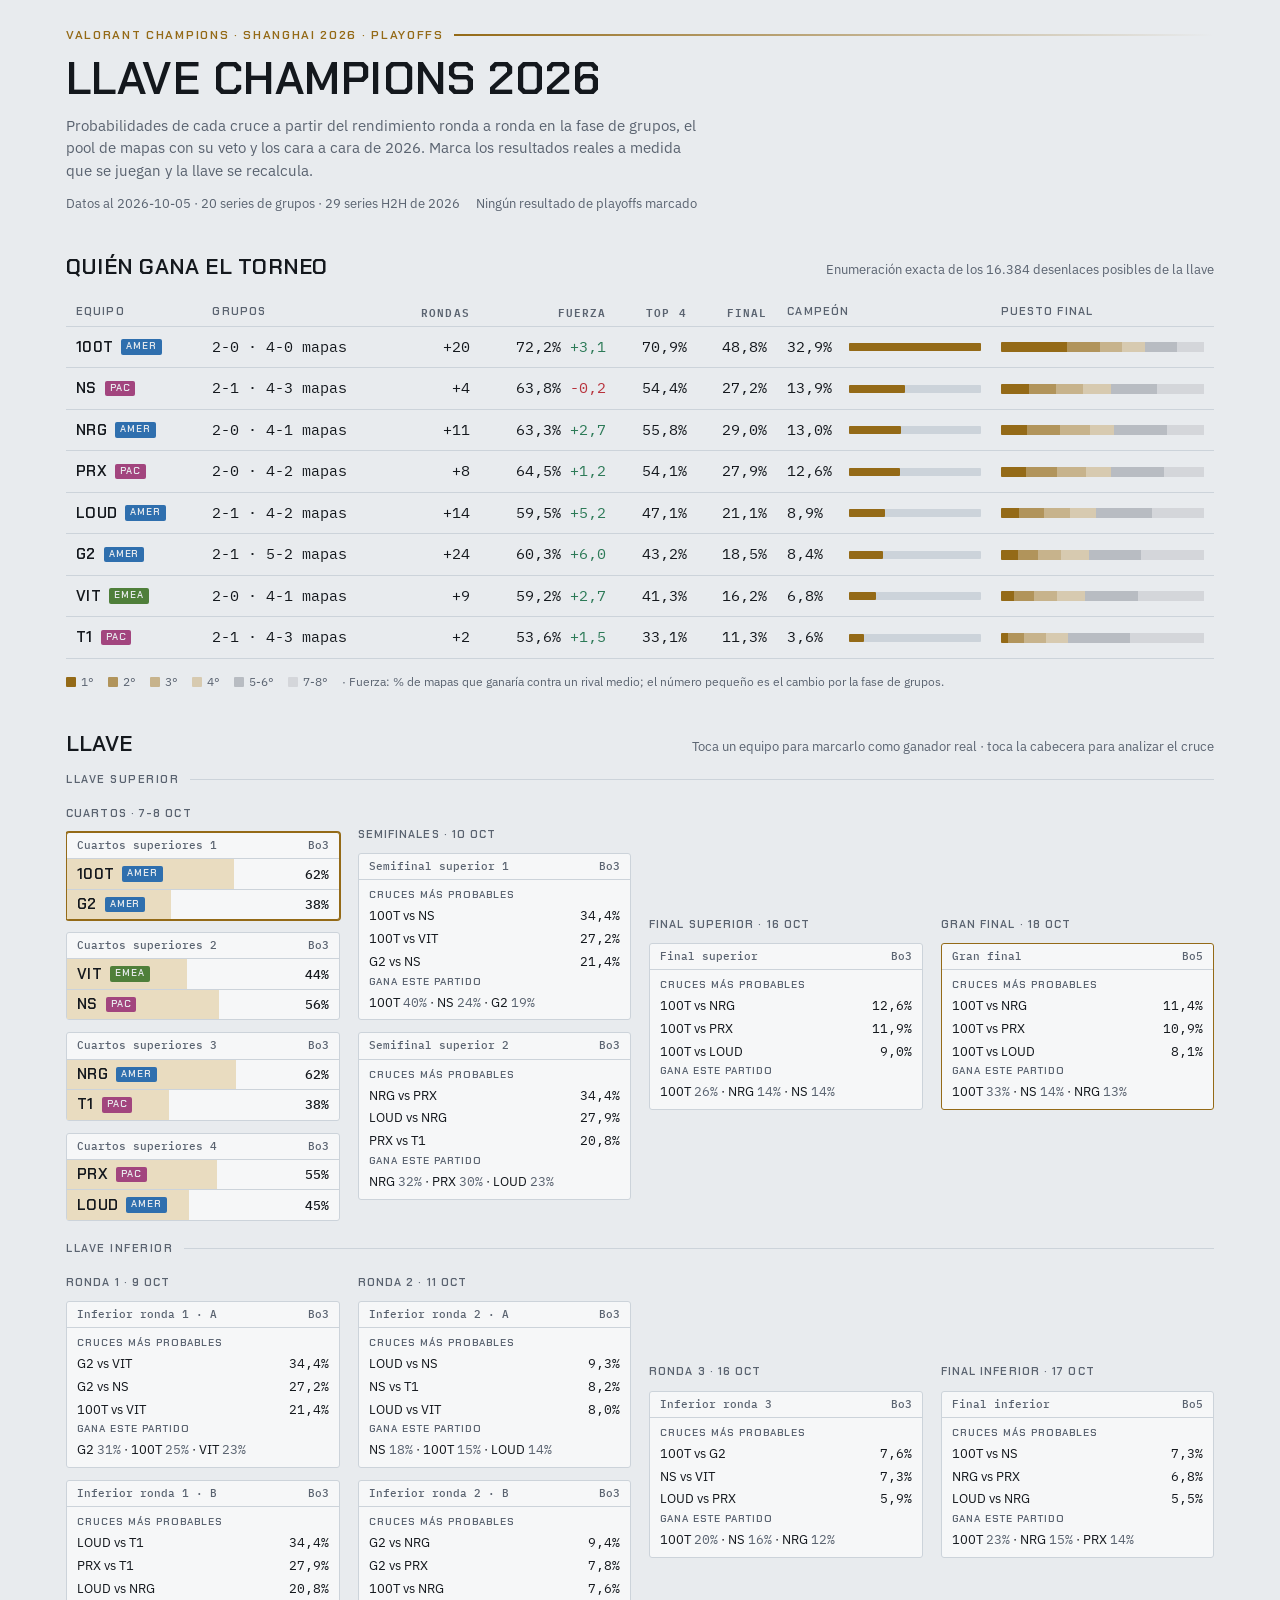
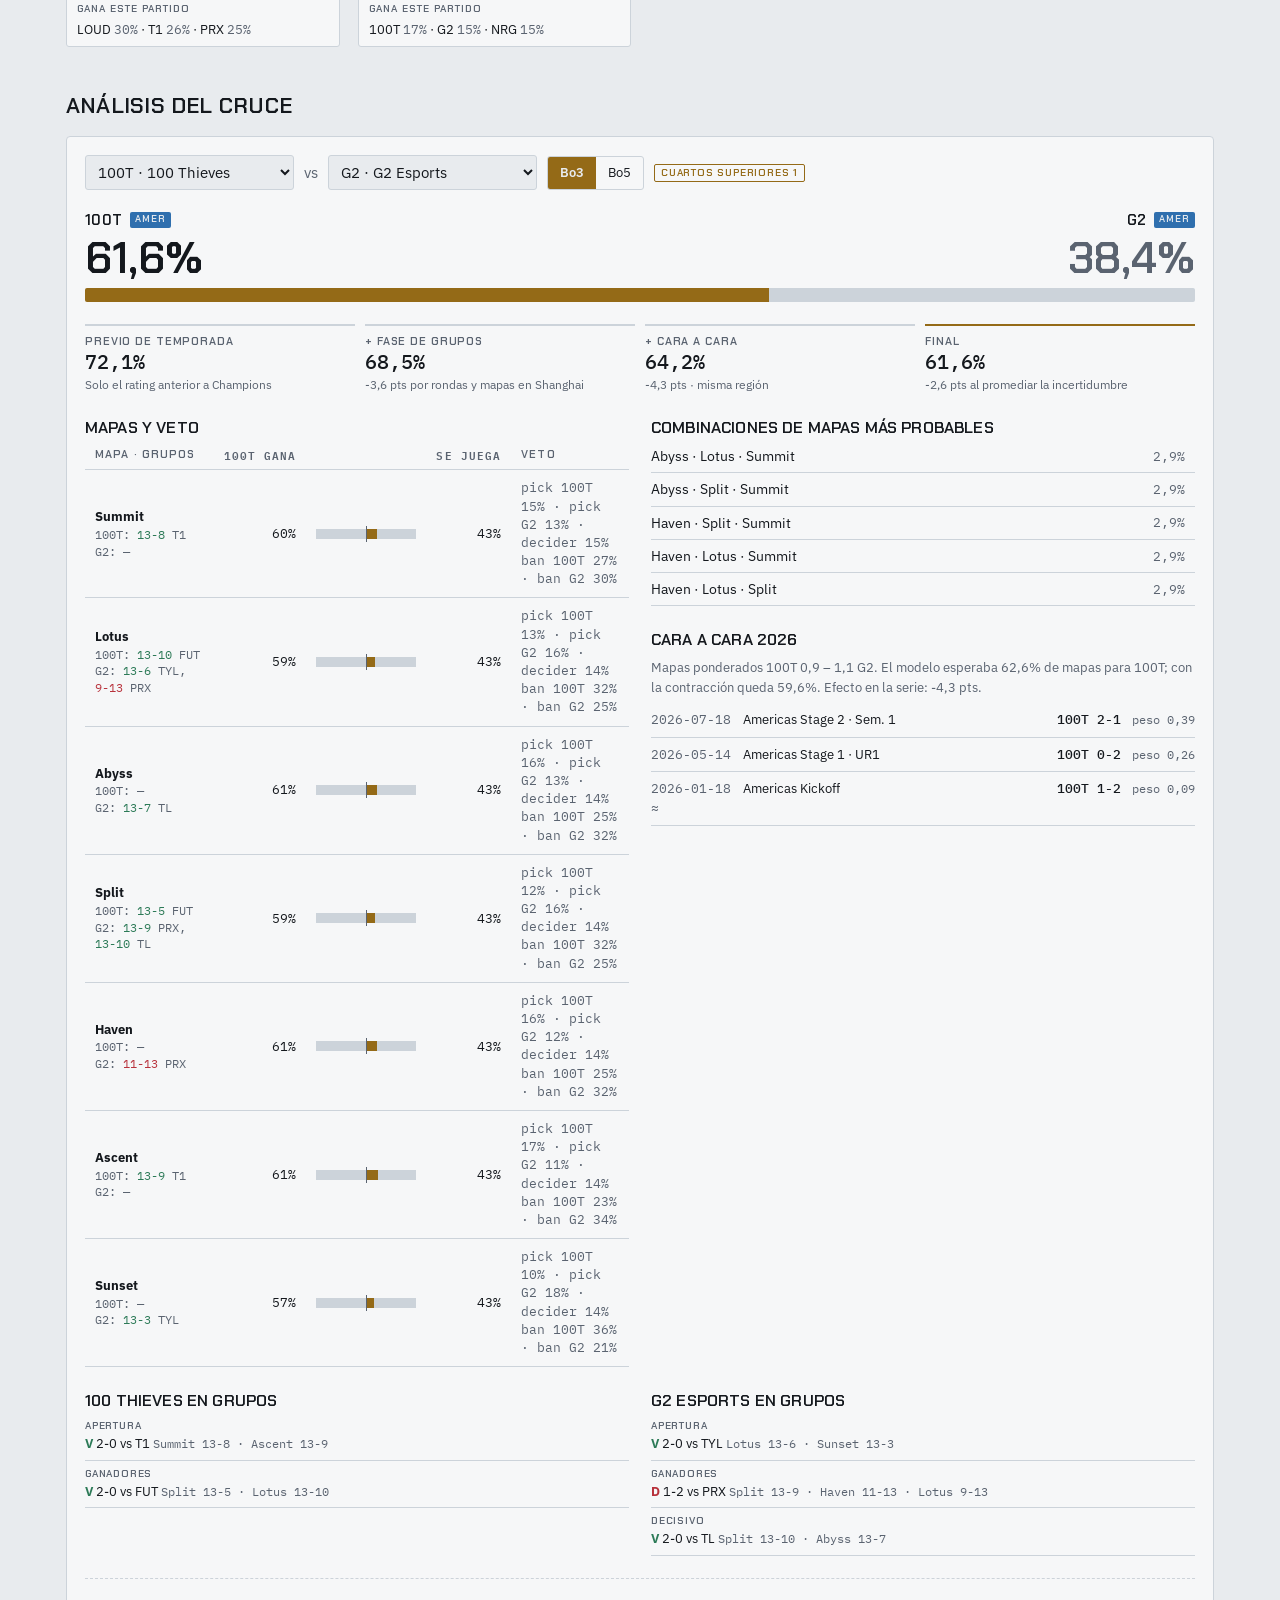
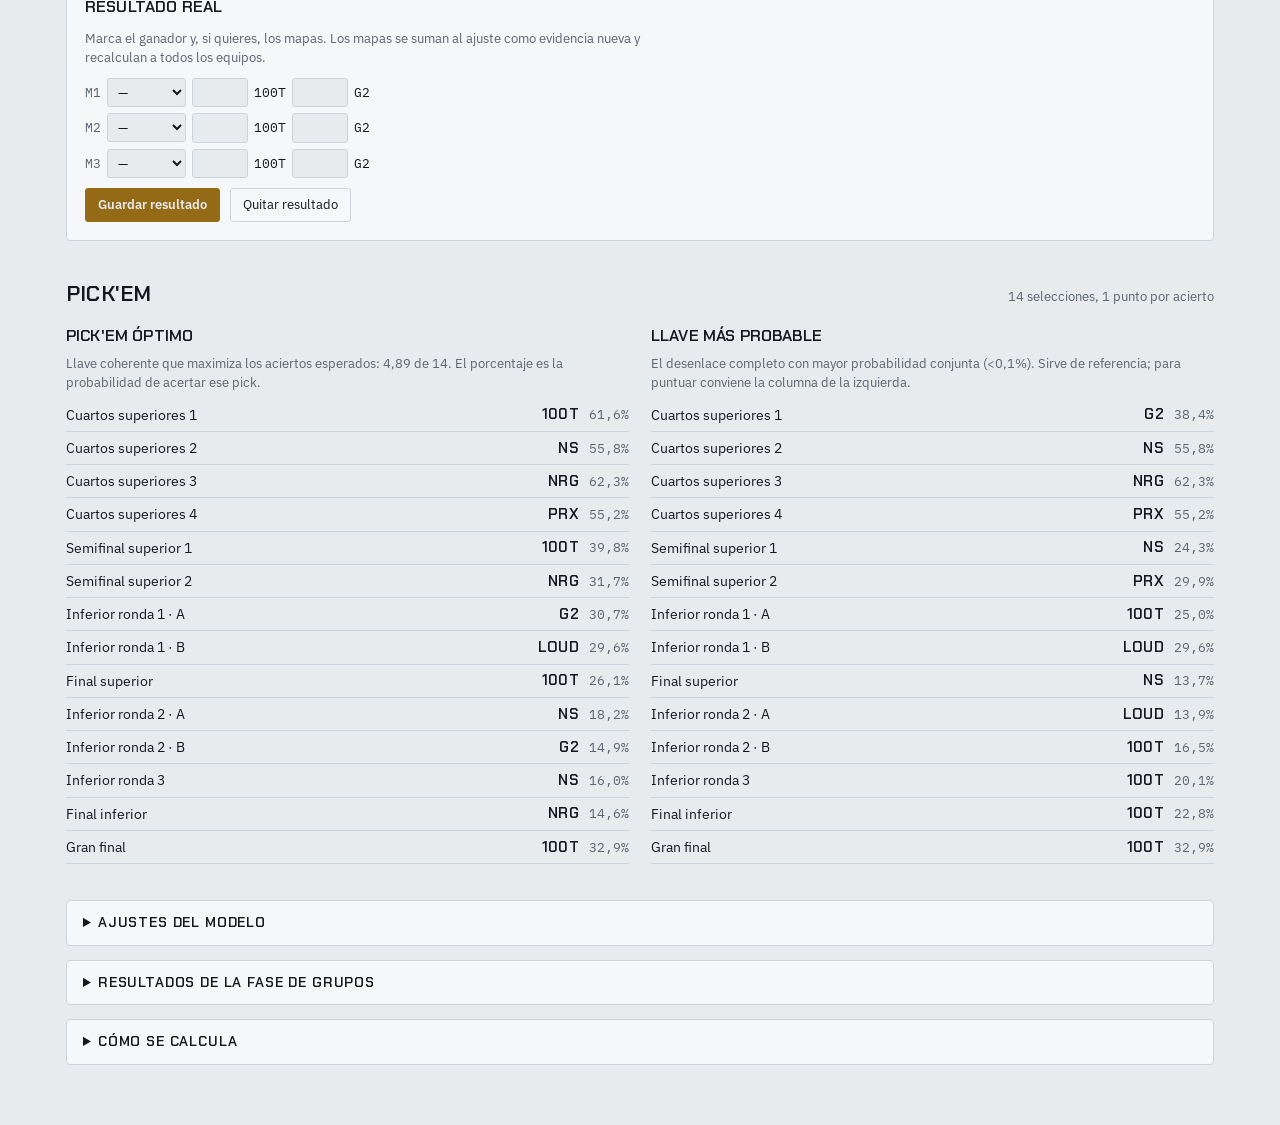
==== champions2026/index.html @ 8f2af706 "Add Champions 2026 playoff bracket probability calculator Interactive double-elimination bracket for" ====
<!doctype html>
<html lang="es">
<head>
<meta charset="utf-8">
<meta name="viewport" content="width=device-width, initial-scale=1, viewport-fit=cover">
<title>Llave Champions 2026</title>
<link rel="preconnect" href="https://fonts.googleapis.com">
<link rel="preconnect" href="https://fonts.gstatic.com" crossorigin>
<link rel="stylesheet" href="https://fonts.googleapis.com/css2?family=Chakra+Petch:wght@500;600;700&family=IBM+Plex+Sans:wght@400;500;600&family=IBM+Plex+Mono:wght@400;500&display=swap">
<style>
/* Layout: una columna de análisis; la llave es un diagrama ancho con scroll propio, el resto se apila. */
:root {
  --bg: #e8ebee;
  --panel: #f6f7f8;
  --ink: #14181d;
  --muted: #5a6370;
  --line: #ccd3da;
  --gold: #946a17;
  --gold-soft: #e9dcc0;
  --red: #b8323c;
  --good: #2c7a57;
  --amer: #2f6fae;
  --pac: #a2457e;
  --emea: #4f7f3a;
  --cn: #b45a1f;
  --f-display: "Chakra Petch", "Bahnschrift", "Arial Narrow", sans-serif;
  --f-body: "IBM Plex Sans", "Segoe UI", system-ui, sans-serif;
  --f-data: "IBM Plex Mono", ui-monospace, "SFMono-Regular", Consolas, monospace;
}
@media (prefers-color-scheme: dark) {
  :root:not([data-theme="light"]) {
    --bg: #0f1216; --panel: #171b21; --ink: #e8e6e0; --muted: #9aa3ad; --line: #2b323b;
    --gold: #d8ae5a; --gold-soft: #3a3020; --red: #e2646c; --good: #5cc092;
    --amer: #6aa3dc; --pac: #d47fb3; --emea: #8dbb73; --cn: #e0925a;
    color-scheme: dark;
  }
}
:root[data-theme="dark"] {
  --bg: #0f1216; --panel: #171b21; --ink: #e8e6e0; --muted: #9aa3ad; --line: #2b323b;
  --gold: #d8ae5a; --gold-soft: #3a3020; --red: #e2646c; --good: #5cc092;
  --amer: #6aa3dc; --pac: #d47fb3; --emea: #8dbb73; --cn: #e0925a;
  color-scheme: dark;
}
* { box-sizing: border-box; }
body { margin: 0; background: var(--bg); color: var(--ink); font: 15px/1.5 var(--f-body); }
.wrap { max-width: 1180px; margin: 0 auto; padding-inline: 16px; padding-block: 28px 60px; display: grid; gap: 36px; }
h1, h2, h3 { font-family: var(--f-display); font-weight: 600; text-wrap: balance; margin: 0; letter-spacing: 0.01em; }
h1 { font-size: clamp(30px, 5vw, 46px); line-height: 1.05; text-transform: uppercase; }
h2 { font-size: 22px; text-transform: uppercase; }
h3 { font-size: 16px; text-transform: uppercase; }
.eyebrow { font: 600 12px/1.2 var(--f-display); text-transform: uppercase; letter-spacing: 0.14em; color: var(--gold); }
.muted { color: var(--muted); }
.mono, .num { font-family: var(--f-data); font-variant-numeric: tabular-nums; }
p { margin: 0; max-width: 70ch; }
button, select, input { font: inherit; color: inherit; }
button { cursor: pointer; }
:focus-visible { outline: 2px solid var(--gold); outline-offset: 2px; }

header.top { display: grid; gap: 12px; }
header.top .rule { display: flex; align-items: center; gap: 10px; }
header.top .rule::after { content: ""; flex: 1; height: 2px; background: linear-gradient(90deg, var(--gold), transparent); }
.lede { color: var(--muted); }
.status { display: flex; flex-wrap: wrap; gap: 8px 16px; font-size: 13px; color: var(--muted); align-items: center; }
.btn { border: 1px solid var(--line); background: var(--panel); border-radius: 3px; padding: 6px 12px; font-size: 13px; }
.btn:hover { border-color: var(--gold); }
.btn.primary { background: var(--gold); color: var(--bg); border-color: var(--gold); font-weight: 600; }

section { display: grid; gap: 14px; min-width: 0; }
.sec-head { display: flex; flex-wrap: wrap; align-items: baseline; justify-content: space-between; gap: 6px 16px; }

/* ---- Tabla de título ---- */
.scroll { overflow-x: auto; }
table { border-collapse: collapse; width: 100%; }
th { font: 600 11px/1.2 var(--f-display); text-transform: uppercase; letter-spacing: 0.1em; color: var(--muted); text-align: left; padding: 8px 10px; border-bottom: 1px solid var(--line); white-space: nowrap; }
td { padding: 9px 10px; border-bottom: 1px solid var(--line); vertical-align: middle; white-space: nowrap; }
td.num, th.num { text-align: right; }
.team { display: flex; align-items: center; gap: 8px; }
.tag { font: 600 15px/1 var(--f-display); letter-spacing: 0.02em; }
.reg { font: 600 9.5px/1 var(--f-display); letter-spacing: 0.1em; padding: 3px 5px; border-radius: 2px; color: var(--bg); }
.reg.Americas { background: var(--amer); } .reg.Pacific { background: var(--pac); } .reg.EMEA { background: var(--emea); } .reg.China { background: var(--cn); }
.bar { position: relative; height: 8px; background: var(--line); border-radius: 1px; min-width: 90px; }
.bar > i { position: absolute; inset: 0 auto 0 0; background: var(--gold); border-radius: 1px; }
.cell-bar { display: grid; grid-template-columns: 54px 1fr; gap: 8px; align-items: center; min-width: 150px; }
.stack { display: flex; height: 10px; min-width: 160px; border-radius: 1px; overflow: hidden; background: var(--line); }
.stack > i { display: block; height: 100%; }
.legend { display: flex; flex-wrap: wrap; gap: 6px 14px; font-size: 12px; color: var(--muted); }
.legend span { display: inline-flex; align-items: center; gap: 5px; }
.legend b { width: 10px; height: 10px; display: inline-block; border-radius: 1px; }
.delta-up { color: var(--good); } .delta-down { color: var(--red); }

/* ---- Llave ---- */
.bracket-scroll { overflow-x: auto; padding-bottom: 6px; }
.bracket { display: grid; gap: 22px; min-width: 980px; }
.lane { display: grid; grid-template-columns: repeat(4, 1fr); gap: 18px; align-items: center; }
.lane-title { font: 600 11px/1 var(--f-display); letter-spacing: 0.14em; text-transform: uppercase; color: var(--muted); display: flex; gap: 10px; align-items: center; }
.lane-title::after { content: ""; flex: 1; height: 1px; background: var(--line); }
.col { display: grid; gap: 12px; }
.col-h { font: 600 11px/1.2 var(--f-display); text-transform: uppercase; letter-spacing: 0.1em; color: var(--muted); }
.match { background: var(--panel); border: 1px solid var(--line); border-radius: 3px; display: grid; text-align: left; padding: 0; width: 100%; }
.match.sel { border-color: var(--gold); box-shadow: 0 0 0 1px var(--gold); }
.mh { display: flex; justify-content: space-between; gap: 6px; padding: 6px 10px; font: 500 11px/1.2 var(--f-data); color: var(--muted); border-bottom: 1px solid var(--line); cursor: pointer; }
.mh:hover { color: var(--gold); }
.slot { display: grid; grid-template-columns: 1fr auto; align-items: center; gap: 8px; padding: 7px 10px; position: relative; border: 0; background: none; text-align: left; width: 100%; }
.slot + .slot { border-top: 1px solid var(--line); }
.slot .fill { position: absolute; inset: 0 auto 0 0; background: var(--gold-soft); z-index: 0; }
.slot > * { position: relative; z-index: 1; }
.slot .pct { font: 500 13px/1 var(--f-data); }
.slot.win .tag::after { content: " ✓"; color: var(--good); }
.slot.lose { opacity: 0.45; }
.slot:hover .tag { color: var(--gold); }
.slot[disabled] { cursor: default; }
.slot[disabled]:hover .tag { color: inherit; }
.maybe { padding: 8px 10px; display: grid; gap: 4px; font-size: 12.5px; cursor: pointer; }
.maybe .row { display: flex; justify-content: space-between; gap: 8px; }
.maybe .lab { font: 600 10px/1.4 var(--f-display); text-transform: uppercase; letter-spacing: 0.1em; color: var(--muted); }
.gf { border-color: var(--gold); }
.hint { font-size: 12.5px; color: var(--muted); }

/* ---- Análisis ---- */
.analysis { background: var(--panel); border: 1px solid var(--line); border-radius: 4px; padding: 18px; display: grid; gap: 22px; min-width: 0; }
.pickers { display: flex; flex-wrap: wrap; gap: 10px; align-items: center; }
.pickers select { background: var(--bg); border: 1px solid var(--line); border-radius: 3px; padding: 6px 8px; }
.seg { display: inline-flex; border: 1px solid var(--line); border-radius: 3px; overflow: hidden; }
.seg button { border: 0; background: none; padding: 6px 12px; font-size: 13px; }
.seg button[aria-pressed="true"] { background: var(--gold); color: var(--bg); font-weight: 600; }
.verdict { display: grid; gap: 8px; }
.verdict .names { display: flex; justify-content: space-between; align-items: baseline; gap: 10px; }
.verdict .big { font: 600 clamp(28px, 6vw, 44px)/1 var(--f-display); }
.split { display: flex; height: 14px; border-radius: 2px; overflow: hidden; }
.split .a { background: var(--gold); } .split .b { background: var(--line); }
.chain { display: grid; grid-template-columns: repeat(auto-fit, minmax(160px, 1fr)); gap: 10px; }
.step { border-top: 2px solid var(--line); padding-top: 8px; display: grid; gap: 2px; }
.step.final { border-top-color: var(--gold); }
.step .k { font: 600 11px/1.3 var(--f-display); text-transform: uppercase; letter-spacing: 0.08em; color: var(--muted); }
.step .v { font: 500 20px/1.2 var(--f-data); }
.step .d { font-size: 12px; color: var(--muted); }
.grid2 { display: grid; grid-template-columns: repeat(auto-fit, minmax(300px, 1fr)); gap: 22px; }
.grid2 > * { min-width: 0; }
.maps td { white-space: normal; font-size: 13px; }
.mbar { position: relative; height: 10px; background: var(--line); min-width: 100px; }
.mbar i { position: absolute; top: 0; bottom: 0; background: var(--gold); }
.mbar::after { content: ""; position: absolute; left: 50%; top: -3px; bottom: -3px; width: 1px; background: var(--muted); }
.gs { font: 400 12px/1.4 var(--f-data); color: var(--muted); }
.gs .w { color: var(--good); } .gs .l { color: var(--red); }
.h2h-list { display: grid; gap: 0; }
.h2h-row { display: grid; grid-template-columns: 82px 1fr auto auto; gap: 10px; padding: 7px 0; border-bottom: 1px solid var(--line); font-size: 13px; align-items: baseline; }
.h2h-row .sc { font: 500 13px/1 var(--f-data); }
.h2h-row .wt { font: 400 11.5px/1 var(--f-data); color: var(--muted); min-width: 64px; text-align: right; }
.pill { font: 600 10px/1 var(--f-display); letter-spacing: 0.08em; text-transform: uppercase; padding: 3px 6px; border: 1px solid var(--line); border-radius: 2px; color: var(--muted); }
.pill.on { border-color: var(--gold); color: var(--gold); }
.note { font-size: 13px; color: var(--muted); }
.result-box { border-top: 1px dashed var(--line); padding-top: 16px; display: grid; gap: 10px; }
.maprows { display: grid; gap: 6px; }
.maprow { display: flex; flex-wrap: wrap; gap: 6px; align-items: center; font-size: 13px; }
.maprow select, .maprow input { background: var(--bg); border: 1px solid var(--line); border-radius: 3px; padding: 4px 6px; }
.maprow input { width: 56px; font-family: var(--f-data); }

/* ---- Pick'em ---- */
.picks { display: grid; grid-template-columns: repeat(auto-fit, minmax(260px, 1fr)); gap: 22px; }
.pick-list { display: grid; }
.pick { display: grid; grid-template-columns: 1fr auto auto; gap: 10px; padding: 6px 0; border-bottom: 1px solid var(--line); align-items: center; font-size: 13.5px; }
.pick .num { color: var(--muted); font-size: 12.5px; }

/* ---- Ajustes y datos ---- */
details { background: var(--panel); border: 1px solid var(--line); border-radius: 4px; padding: 12px 16px; }
summary { cursor: pointer; font: 600 14px/1.4 var(--f-display); text-transform: uppercase; letter-spacing: 0.06em; }
.settings { display: grid; grid-template-columns: repeat(auto-fit, minmax(250px, 1fr)); gap: 16px 28px; padding-top: 14px; }
.setting { display: grid; gap: 4px; font-size: 13px; }
.setting .lab { display: flex; justify-content: space-between; gap: 8px; }
.setting input[type="range"] { width: 100%; accent-color: var(--gold); }
.setting .help { font-size: 12px; color: var(--muted); }
.check { display: flex; gap: 8px; align-items: flex-start; font-size: 13px; }
.groups { display: grid; grid-template-columns: repeat(auto-fit, minmax(260px, 1fr)); gap: 18px; padding-top: 14px; }
.group h3 { margin-bottom: 6px; }
.gm { padding: 6px 0; border-bottom: 1px solid var(--line); font-size: 13px; display: grid; gap: 2px; }
.gm .ph { font: 600 10px/1.3 var(--f-display); text-transform: uppercase; letter-spacing: 0.08em; color: var(--muted); }
.method { display: grid; gap: 10px; padding-top: 14px; font-size: 14px; }
.method ol { margin: 0; padding-left: 20px; display: grid; gap: 6px; max-width: 75ch; }
.busy { opacity: 0.55; transition: opacity 0.15s; }
@media (prefers-reduced-motion: reduce) { * { transition: none !important; } }
</style>
</head>
<body>
<div class="wrap" id="app">
  <header class="top">
    <div class="rule"><span class="eyebrow">VALORANT Champions · Shanghai 2026 · Playoffs</span></div>
    <h1>Llave Champions 2026</h1>
    <p class="lede">Probabilidades de cada cruce a partir del rendimiento ronda a ronda en la fase de grupos, el pool de mapas con su veto y los cara a cara de 2026. Marca los resultados reales a medida que se juegan y la llave se recalcula.</p>
    <div class="status" id="status"></div>
  </header>

  <section id="sec-titulo">
    <div class="sec-head"><h2>Quién gana el torneo</h2><span class="hint">Enumeración exacta de los 16.384 desenlaces posibles de la llave</span></div>
    <div class="scroll"><table id="tabla-titulo"></table></div>
    <div class="legend" id="legend-puestos"></div>
  </section>

  <section id="sec-llave">
    <div class="sec-head"><h2>Llave</h2><span class="hint">Toca un equipo para marcarlo como ganador real · toca la cabecera para analizar el cruce</span></div>
    <div class="bracket-scroll"><div class="bracket" id="bracket"></div></div>
  </section>

  <section id="sec-analisis">
    <div class="sec-head"><h2>Análisis del cruce</h2></div>
    <div class="analysis" id="analisis"></div>
  </section>

  <section id="sec-pickem">
    <div class="sec-head"><h2>Pick'em</h2><span class="hint">14 selecciones, 1 punto por acierto</span></div>
    <div class="picks" id="pickem"></div>
  </section>

  <section>
    <details id="det-ajustes">
      <summary>Ajustes del modelo</summary>
      <div class="settings" id="ajustes"></div>
    </details>
    <details>
      <summary>Resultados de la fase de grupos</summary>
      <div class="groups" id="grupos"></div>
    </details>
    <details>
      <summary>Cómo se calcula</summary>
      <div class="method">
        <ol>
          <li><b>Previo de temporada.</b> Cada equipo parte de un Elo calibrado con Santiago, London, EWC y Stage 2 (el mismo de la predicción anterior), convertido a probabilidad de ganar una ronda. Los equipos con poco historial internacional tienen más incertidumbre.</li>
          <li><b>Fase de grupos.</b> Se ajustan juntos los 16 equipos con cada ronda jugada en Shanghai. Ganar 13-3 a un rival flojo vale menos que ganar 13-11 a uno fuerte, porque la fuerza del rival se estima a la vez. Cada ronda cuenta como una fracción de evidencia (las rondas no son independientes: economía, momentum).</li>
          <li><b>Pool de mapas.</b> Cada equipo tiene una desviación propia por mapa, muy contraída hacia cero porque cada equipo jugó solo 5-7 mapas.</li>
          <li><b>Cara a cara.</b> Para cada pareja se comparan los mapas ganados en 2026 con lo que el modelo esperaba. Las series pesan menos con el tiempo (vida media configurable), la fase regular pesa 0,8 y los cruces entre regiones cuentan la mitad. Un pseudo-conteo de mapas evita que tres series cambien demasiado la predicción.</li>
          <li><b>Veto.</b> Se simula el veto de Champions (Bo3: ban, ban, pick, pick, ban, ban, decider; Bo5: ban, ban, cuatro picks, decider). Cada equipo prefiere banear sus peores mapas relativos y elegir los mejores, con algo de aleatoriedad.</li>
          <li><b>Serie y llave.</b> La serie se gana con la mayoría de mapas. Se promedia sobre la incertidumbre de los parámetros y después se recorren todos los desenlaces de la doble eliminación.</li>
        </ol>
        <p class="note">Límites: no modela lados (ataque/defensa), parche, agentes ni cambios de roster. Algunas series de la temporada tienen marcador de mapas o fecha aproximados (marcados con ≈). Los datos están en <span class="mono">data.js</span> y se pueden corregir.</p>
      </div>
    </details>
  </section>
</div>
<script src="data.js"></script>
<script src="model.js"></script>
<script src="app.js"></script>
</body>
</html>
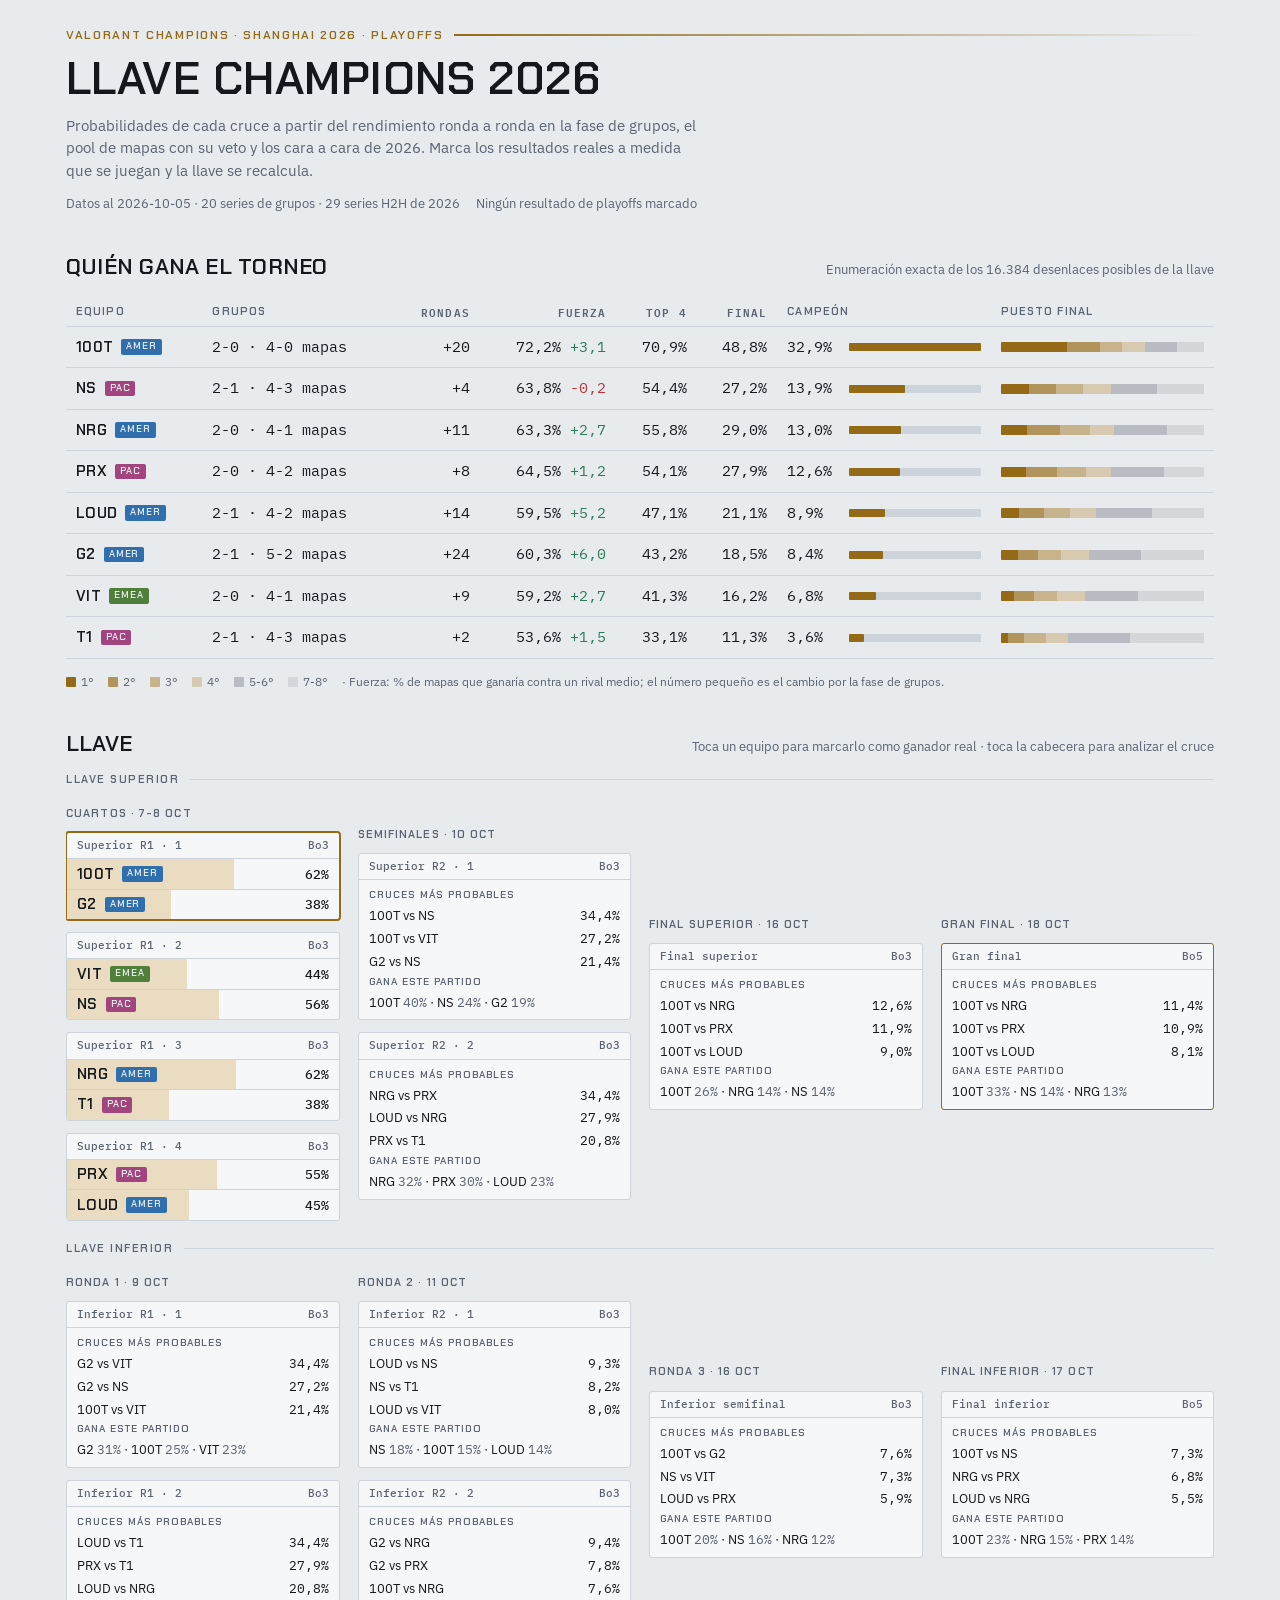
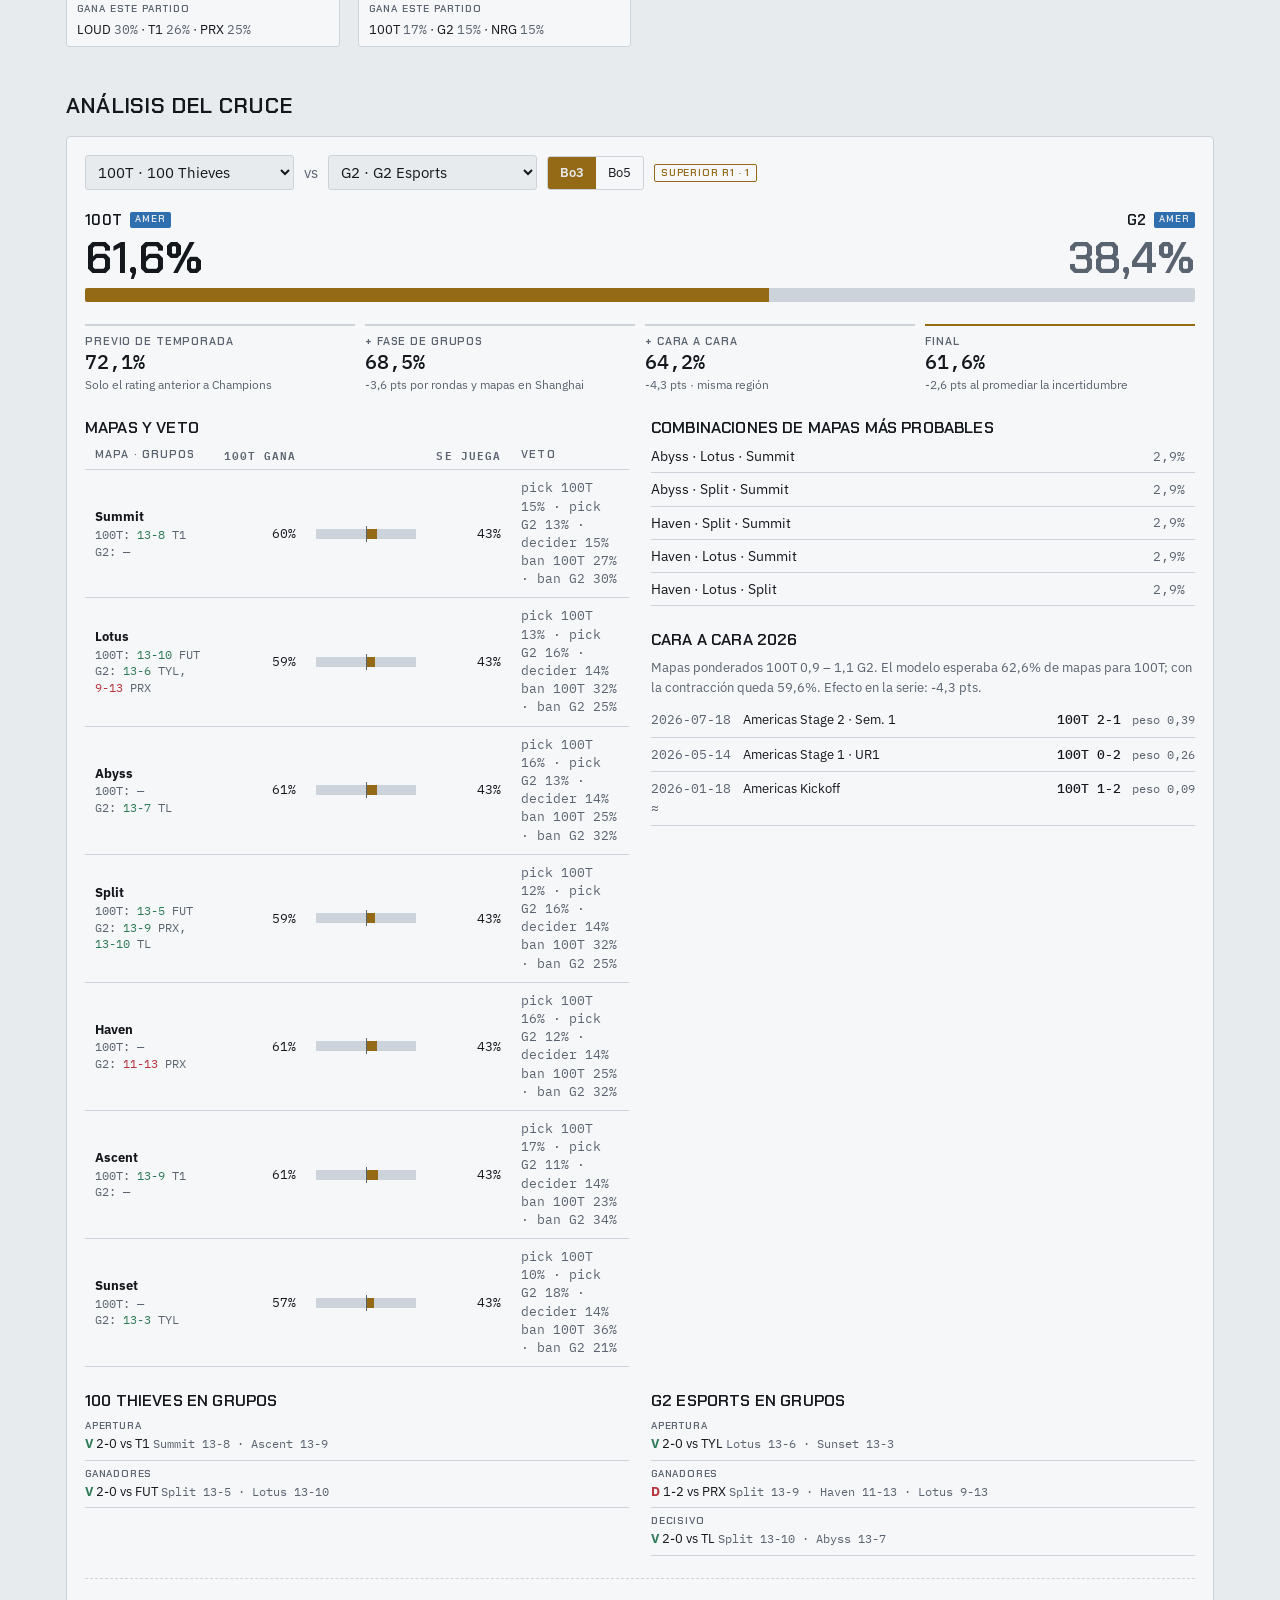
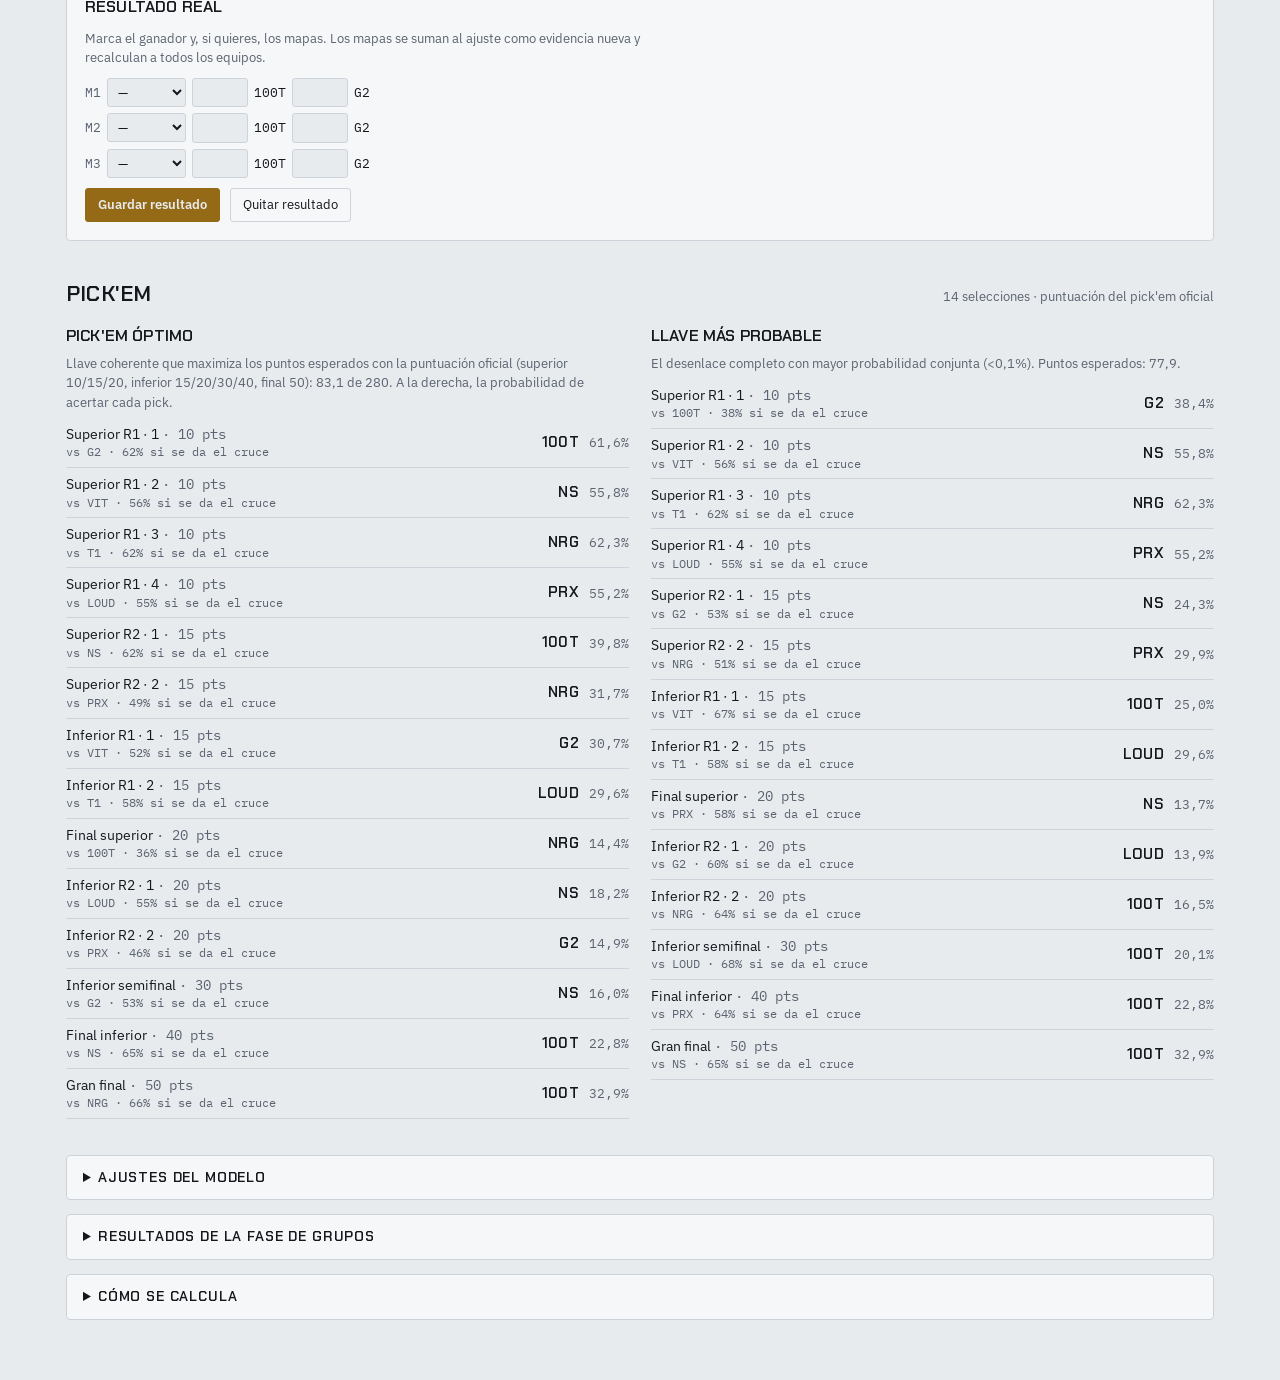
==== commit c0933574: "Weight optimal pick'em by official points per round Upper 10/15/20, lower 15/20/30/40, grand final 5" ====
--- a/champions2026/index.html
+++ b/champions2026/index.html
@@ -206,7 +206,7 @@
   </section>
 
   <section id="sec-pickem">
-    <div class="sec-head"><h2>Pick'em</h2><span class="hint">14 selecciones, 1 punto por acierto</span></div>
+    <div class="sec-head"><h2>Pick'em</h2><span class="hint">14 selecciones · puntuación del pick'em oficial</span></div>
     <div class="picks" id="pickem"></div>
   </section>
 
